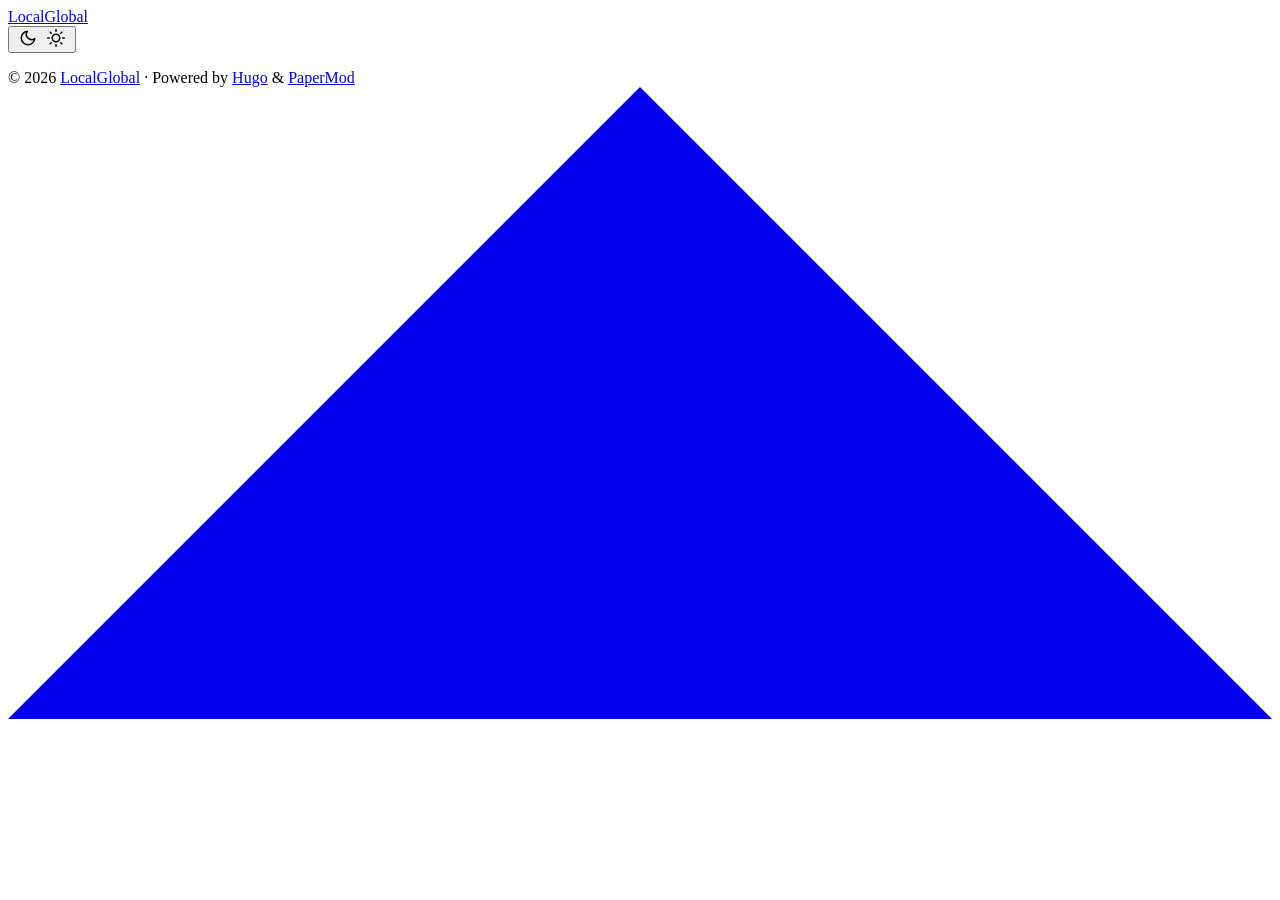
==== public/index.html @ 6223f2e7 "Add PaperMod theme and initial content" ====
<!DOCTYPE html>
<html lang="en" dir="auto" data-theme="auto">

<head>
	<meta name="generator" content="Hugo 0.148.2"><script src="/livereload.js?mindelay=10&amp;v=2&amp;port=1313&amp;path=livereload" data-no-instant defer></script><meta charset="utf-8">
<meta http-equiv="X-UA-Compatible" content="IE=edge">
<meta name="viewport" content="width=device-width, initial-scale=1, shrink-to-fit=no">
<meta name="robots" content="noindex, nofollow">
<title>LocalGlobal</title>

<meta name="description" content="">
<meta name="author" content="">
<link rel="canonical" href="http://localhost:1313/">
<link crossorigin="anonymous" href="/assets/css/stylesheet.a2394dff98b76c0e83defbd90cfa9a05464df54760560011a687229ed9d52294.css" integrity="sha256-ojlN/5i3bA6D3vvZDPqaBUZN9UdgVgARpocintnVIpQ=" rel="preload stylesheet" as="style">
<link rel="icon" href="http://localhost:1313/favicon.ico">
<link rel="icon" type="image/png" sizes="16x16" href="http://localhost:1313/favicon-16x16.png">
<link rel="icon" type="image/png" sizes="32x32" href="http://localhost:1313/favicon-32x32.png">
<link rel="apple-touch-icon" href="http://localhost:1313/apple-touch-icon.png">
<link rel="mask-icon" href="http://localhost:1313/safari-pinned-tab.svg">
<meta name="theme-color" content="#2e2e33">
<meta name="msapplication-TileColor" content="#2e2e33">
<link rel="alternate" type="application/rss+xml" href="http://localhost:1313/index.xml" title="rss">
<link rel="alternate" hreflang="en" href="http://localhost:1313/">
<noscript>
    <style>
        #theme-toggle,
        .top-link {
            display: none;
        }

    </style>
    <style>
        @media (prefers-color-scheme: dark) {
            :root {
                --theme: rgb(29, 30, 32);
                --entry: rgb(46, 46, 51);
                --primary: rgb(218, 218, 219);
                --secondary: rgb(155, 156, 157);
                --tertiary: rgb(65, 66, 68);
                --content: rgb(196, 196, 197);
                --code-block-bg: rgb(46, 46, 51);
                --code-bg: rgb(55, 56, 62);
                --border: rgb(51, 51, 51);
                color-scheme: dark;
            }

            .list {
                background: var(--theme);
            }

            .toc {
                background: var(--entry);
            }
        }

        @media (prefers-color-scheme: light) {
            .list::-webkit-scrollbar-thumb {
                border-color: var(--code-bg);
            }
        }

    </style>
</noscript>
<script>
    if (localStorage.getItem("pref-theme") === "dark") {
        document.querySelector("html").dataset.theme = 'dark';
    } else if (localStorage.getItem("pref-theme") === "light") {
       document.querySelector("html").dataset.theme = 'light';
    } else if (window.matchMedia('(prefers-color-scheme: dark)').matches) {
        document.querySelector("html").dataset.theme = 'dark';
    } else {
        document.querySelector("html").dataset.theme = 'light';
    }

</script>
</head>
<body class="list" id="top">
    <header class="header">
    <nav class="nav">
        <div class="logo">
            <a href="http://localhost:1313/" accesskey="h" title="LocalGlobal (Alt + H)">LocalGlobal</a>
            <div class="logo-switches">
                <button id="theme-toggle" accesskey="t" title="(Alt + T)" aria-label="Toggle theme">
                    <svg id="moon" xmlns="http://www.w3.org/2000/svg" width="24" height="18" viewBox="0 0 24 24"
                        fill="none" stroke="currentColor" stroke-width="2" stroke-linecap="round"
                        stroke-linejoin="round">
                        <path d="M21 12.79A9 9 0 1 1 11.21 3 7 7 0 0 0 21 12.79z"></path>
                    </svg>
                    <svg id="sun" xmlns="http://www.w3.org/2000/svg" width="24" height="18" viewBox="0 0 24 24"
                        fill="none" stroke="currentColor" stroke-width="2" stroke-linecap="round"
                        stroke-linejoin="round">
                        <circle cx="12" cy="12" r="5"></circle>
                        <line x1="12" y1="1" x2="12" y2="3"></line>
                        <line x1="12" y1="21" x2="12" y2="23"></line>
                        <line x1="4.22" y1="4.22" x2="5.64" y2="5.64"></line>
                        <line x1="18.36" y1="18.36" x2="19.78" y2="19.78"></line>
                        <line x1="1" y1="12" x2="3" y2="12"></line>
                        <line x1="21" y1="12" x2="23" y2="12"></line>
                        <line x1="4.22" y1="19.78" x2="5.64" y2="18.36"></line>
                        <line x1="18.36" y1="5.64" x2="19.78" y2="4.22"></line>
                    </svg>
                </button>
            </div>
        </div>
        <ul id="menu">
        </ul>
    </nav>
</header>
<main class="main"> 
    </main>
    
<footer class="footer">
        <span>&copy; 2026 <a href="http://localhost:1313/">LocalGlobal</a></span> · 

    <span>
        Powered by
        <a href="https://gohugo.io/" rel="noopener noreferrer" target="_blank">Hugo</a> &
        <a href="https://github.com/adityatelange/hugo-PaperMod/" rel="noopener" target="_blank">PaperMod</a>
    </span>
</footer>
<a href="#top" aria-label="go to top" title="Go to Top (Alt + G)" class="top-link" id="top-link" accesskey="g">
    <svg xmlns="http://www.w3.org/2000/svg" viewBox="0 0 12 6" fill="currentColor">
        <path d="M12 6H0l6-6z" />
    </svg>
</a>

<script>
    let menu = document.getElementById('menu');
    if (menu) {
        
        const scrollPosition = localStorage.getItem("menu-scroll-position");
        if (scrollPosition) {
            menu.scrollLeft = parseInt(scrollPosition, 10);
        }
        
        menu.onscroll = function () {
            localStorage.setItem("menu-scroll-position", menu.scrollLeft);
        }
    }

    document.querySelectorAll('a[href^="#"]').forEach(anchor => {
        anchor.addEventListener("click", function (e) {
            e.preventDefault();
            var id = this.getAttribute("href").substr(1);
            if (!window.matchMedia('(prefers-reduced-motion: reduce)').matches) {
                document.querySelector(`[id='${decodeURIComponent(id)}']`).scrollIntoView({
                    behavior: "smooth"
                });
            } else {
                document.querySelector(`[id='${decodeURIComponent(id)}']`).scrollIntoView();
            }
            if (id === "top") {
                history.replaceState(null, null, " ");
            } else {
                history.pushState(null, null, `#${id}`);
            }
        });
    });

</script>
<script>
    var mybutton = document.getElementById("top-link");
    window.onscroll = function () {
        if (document.body.scrollTop > 800 || document.documentElement.scrollTop > 800) {
            mybutton.style.visibility = "visible";
            mybutton.style.opacity = "1";
        } else {
            mybutton.style.visibility = "hidden";
            mybutton.style.opacity = "0";
        }
    };

</script>
<script>
    document.getElementById("theme-toggle").addEventListener("click", () => {
        const html = document.querySelector("html");
        if (html.dataset.theme === "dark") {
            html.dataset.theme = 'light';
            localStorage.setItem("pref-theme", 'light');
        } else {
            html.dataset.theme = 'dark';
            localStorage.setItem("pref-theme", 'dark');
        }
    })

</script>
</body>

</html>
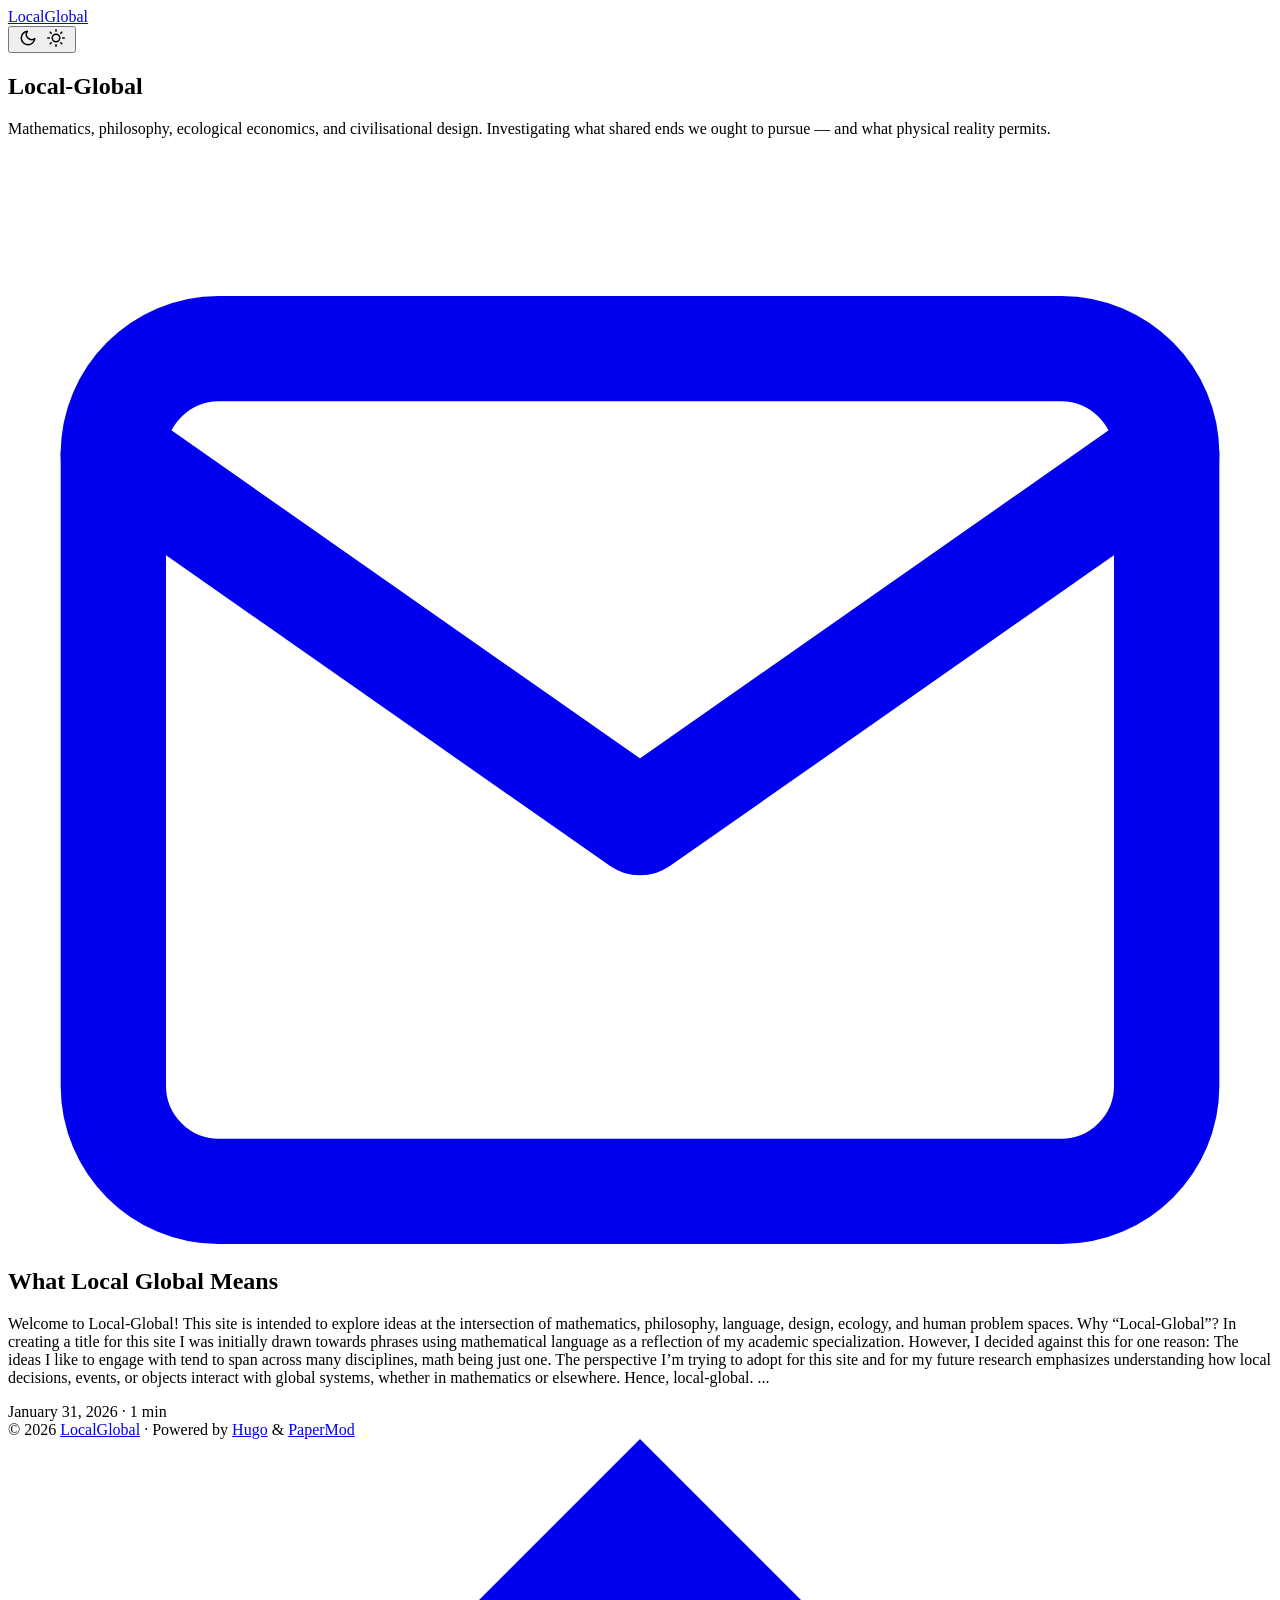
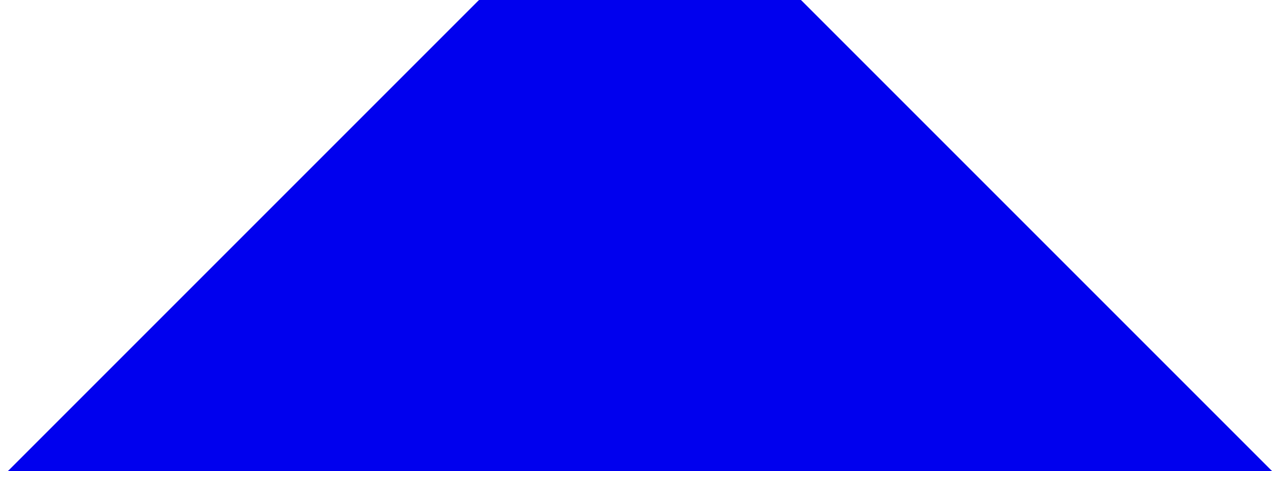
==== commit abb8942c: "Homepage indexing fix" ====
--- a/public/index.html
+++ b/public/index.html
@@ -2,25 +2,25 @@
 <html lang="en" dir="auto" data-theme="auto">
 
 <head>
-	<meta name="generator" content="Hugo 0.148.2"><script src="/livereload.js?mindelay=10&amp;v=2&amp;port=1313&amp;path=livereload" data-no-instant defer></script><meta charset="utf-8">
+	<meta name="generator" content="Hugo 0.148.2"><meta charset="utf-8">
 <meta http-equiv="X-UA-Compatible" content="IE=edge">
 <meta name="viewport" content="width=device-width, initial-scale=1, shrink-to-fit=no">
-<meta name="robots" content="noindex, nofollow">
+<meta name="robots" content="index, follow">
 <title>LocalGlobal</title>
 
 <meta name="description" content="">
 <meta name="author" content="">
-<link rel="canonical" href="http://localhost:1313/">
+<link rel="canonical" href="https://localglobal.study/">
 <link crossorigin="anonymous" href="/assets/css/stylesheet.a2394dff98b76c0e83defbd90cfa9a05464df54760560011a687229ed9d52294.css" integrity="sha256-ojlN/5i3bA6D3vvZDPqaBUZN9UdgVgARpocintnVIpQ=" rel="preload stylesheet" as="style">
-<link rel="icon" href="http://localhost:1313/favicon.ico">
-<link rel="icon" type="image/png" sizes="16x16" href="http://localhost:1313/favicon-16x16.png">
-<link rel="icon" type="image/png" sizes="32x32" href="http://localhost:1313/favicon-32x32.png">
-<link rel="apple-touch-icon" href="http://localhost:1313/apple-touch-icon.png">
-<link rel="mask-icon" href="http://localhost:1313/safari-pinned-tab.svg">
+<link rel="icon" href="https://localglobal.study/favicon.ico">
+<link rel="icon" type="image/png" sizes="16x16" href="https://localglobal.study/favicon-16x16.png">
+<link rel="icon" type="image/png" sizes="32x32" href="https://localglobal.study/favicon-32x32.png">
+<link rel="apple-touch-icon" href="https://localglobal.study/apple-touch-icon.png">
+<link rel="mask-icon" href="https://localglobal.study/safari-pinned-tab.svg">
 <meta name="theme-color" content="#2e2e33">
 <meta name="msapplication-TileColor" content="#2e2e33">
-<link rel="alternate" type="application/rss+xml" href="http://localhost:1313/index.xml" title="rss">
-<link rel="alternate" hreflang="en" href="http://localhost:1313/">
+<link rel="alternate" type="application/rss+xml" href="https://localglobal.study/index.xml" title="rss">
+<link rel="alternate" hreflang="en" href="https://localglobal.study/">
 <noscript>
     <style>
         #theme-toggle,
@@ -72,13 +72,34 @@
         document.querySelector("html").dataset.theme = 'light';
     }
 
+</script><meta property="og:url" content="https://localglobal.study/">
+  <meta property="og:site_name" content="LocalGlobal">
+  <meta property="og:title" content="Home">
+  <meta property="og:locale" content="en-us">
+  <meta property="og:type" content="website">
+<meta name="twitter:card" content="summary">
+<meta name="twitter:title" content="Home">
+<meta name="twitter:description" content="">
+
+<script type="application/ld+json">
+{
+  "@context": "https://schema.org",
+  "@type": "Organization",
+  "name": "LocalGlobal",
+  "url": "https://localglobal.study/",
+  "description": "",
+  "logo": "https://localglobal.study/favicon.ico",
+  "sameAs": [
+      "mailto:schultzchristian@outlook.com"
+  ]
+}
 </script>
 </head>
 <body class="list" id="top">
     <header class="header">
     <nav class="nav">
         <div class="logo">
-            <a href="http://localhost:1313/" accesskey="h" title="LocalGlobal (Alt + H)">LocalGlobal</a>
+            <a href="https://localglobal.study/" accesskey="h" title="LocalGlobal (Alt + H)">LocalGlobal</a>
             <div class="logo-switches">
                 <button id="theme-toggle" accesskey="t" title="(Alt + T)" aria-label="Toggle theme">
                     <svg id="moon" xmlns="http://www.w3.org/2000/svg" width="24" height="18" viewBox="0 0 24 24"
@@ -107,10 +128,46 @@
     </nav>
 </header>
 <main class="main"> 
+<article class="first-entry home-info">
+    <header class="entry-header">
+        <h1>Local-Global</h1>
+    </header>
+    <div class="entry-content">
+        Mathematics, philosophy, ecological economics, and civilisational design. Investigating what shared ends we ought to pursue — and what physical reality permits.
+    </div>
+    <footer class="entry-footer">
+        <div class="social-icons" >
+    <a href="mailto:schultzchristian@outlook.com" target="_blank" rel="noopener noreferrer me"
+        title="Email">
+        <svg xmlns="http://www.w3.org/2000/svg" viewBox="0 0 24 21" fill="none" stroke="currentColor" stroke-width="2"
+    stroke-linecap="round" stroke-linejoin="round">
+    <path d="M4 4h16c1.1 0 2 .9 2 2v12c0 1.1-.9 2-2 2H4c-1.1 0-2-.9-2-2V6c0-1.1.9-2 2-2z"></path>
+    <polyline points="22,6 12,13 2,6"></polyline>
+</svg>
+    </a>
+</div>
+
+    </footer>
+</article>
+
+<article class="post-entry"> 
+  <header class="entry-header">
+    <h2 class="entry-hint-parent">What Local Global Means
+    </h2>
+  </header>
+  <div class="entry-content">
+    <p>Welcome to Local-Global!
+This site is intended to explore ideas at the intersection of mathematics, philosophy, language, design, ecology, and human problem spaces.
+Why “Local-Global”? In creating a title for this site I was initially drawn towards phrases using mathematical language as a reflection of my academic specialization. However, I decided against this for one reason: The ideas I like to engage with tend to span across many disciplines, math being just one. The perspective I’m trying to adopt for this site and for my future research emphasizes understanding how local decisions, events, or objects interact with global systems, whether in mathematics or elsewhere. Hence, local-global.
+...</p>
+  </div>
+  <footer class="entry-footer"><span title='2026-01-31 22:32:25 -0800 PST'>January 31, 2026</span>&nbsp;·&nbsp;<span>1 min</span></footer>
+  <a class="entry-link" aria-label="post link to What Local Global Means" href="https://localglobal.study/posts/what-local-global-means/"></a>
+</article>
     </main>
     
 <footer class="footer">
-        <span>&copy; 2026 <a href="http://localhost:1313/">LocalGlobal</a></span> · 
+        <span>&copy; 2026 <a href="https://localglobal.study/">LocalGlobal</a></span> · 
 
     <span>
         Powered by
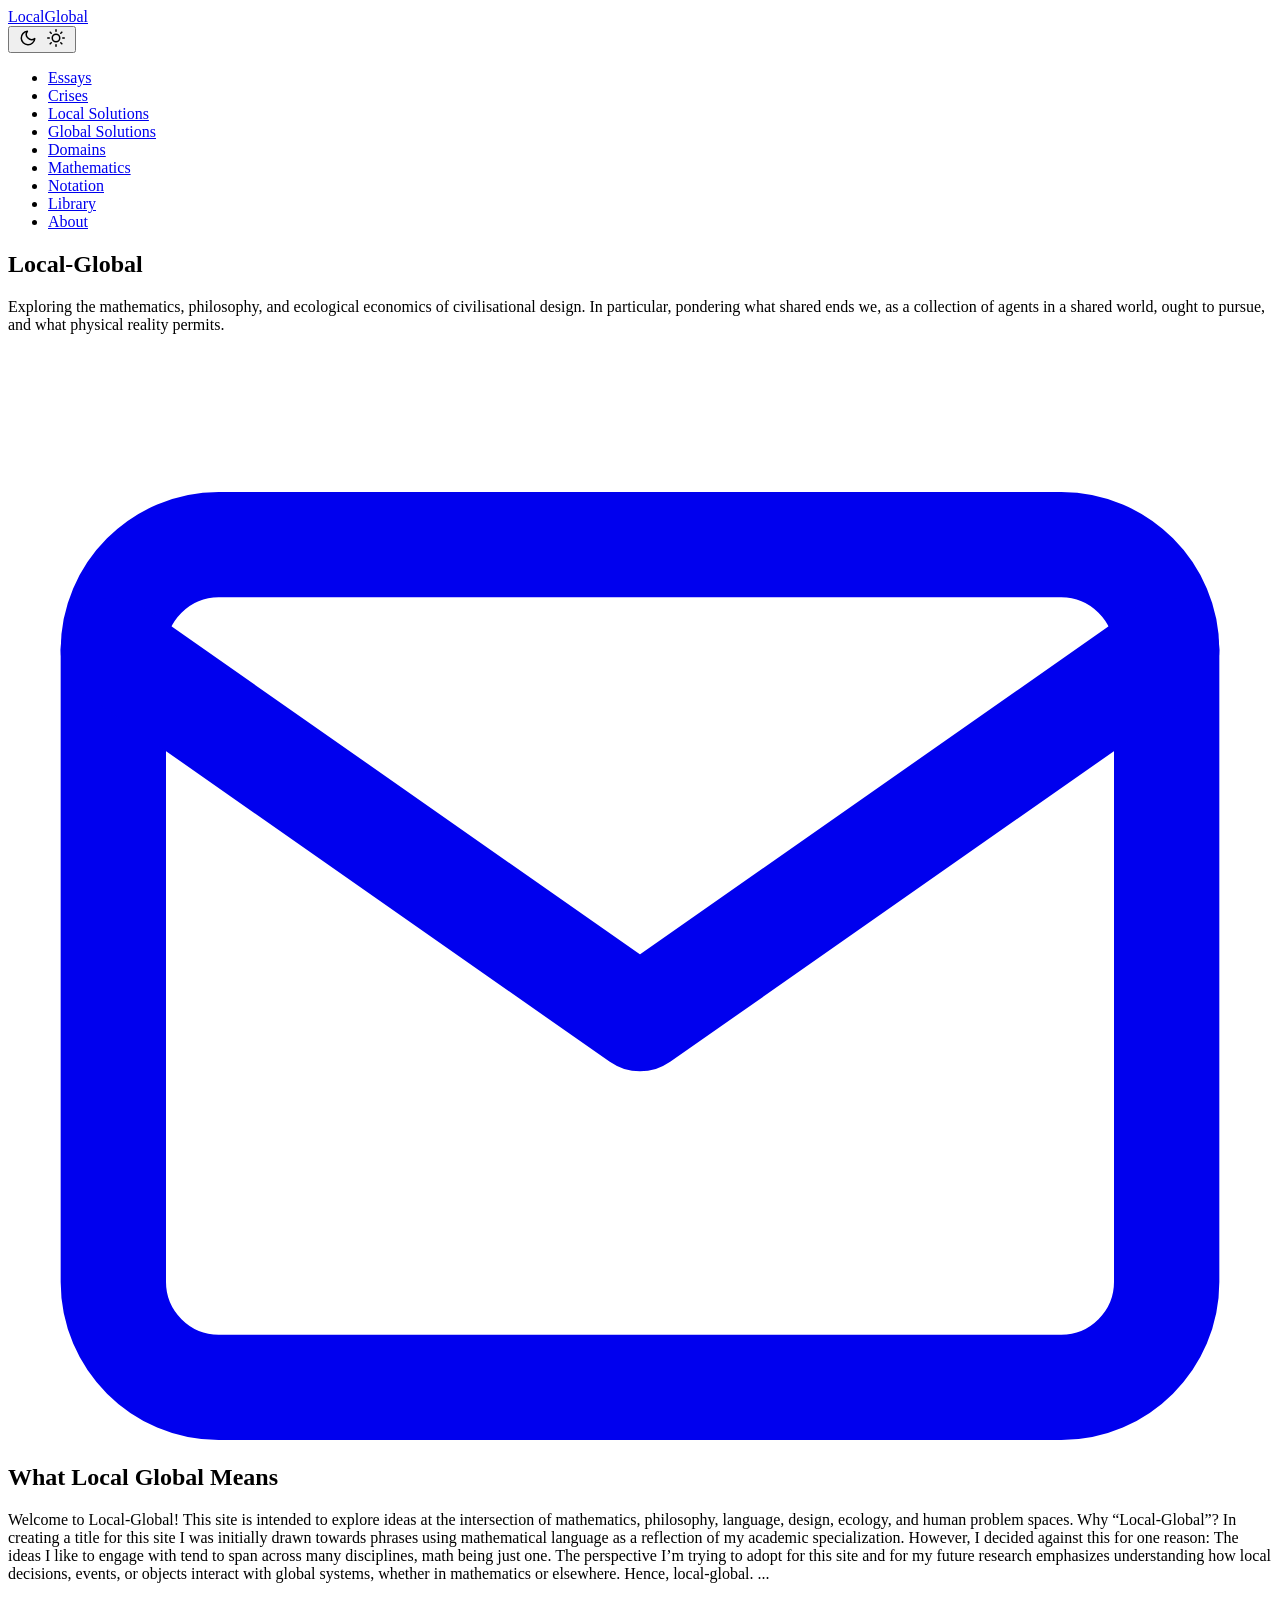
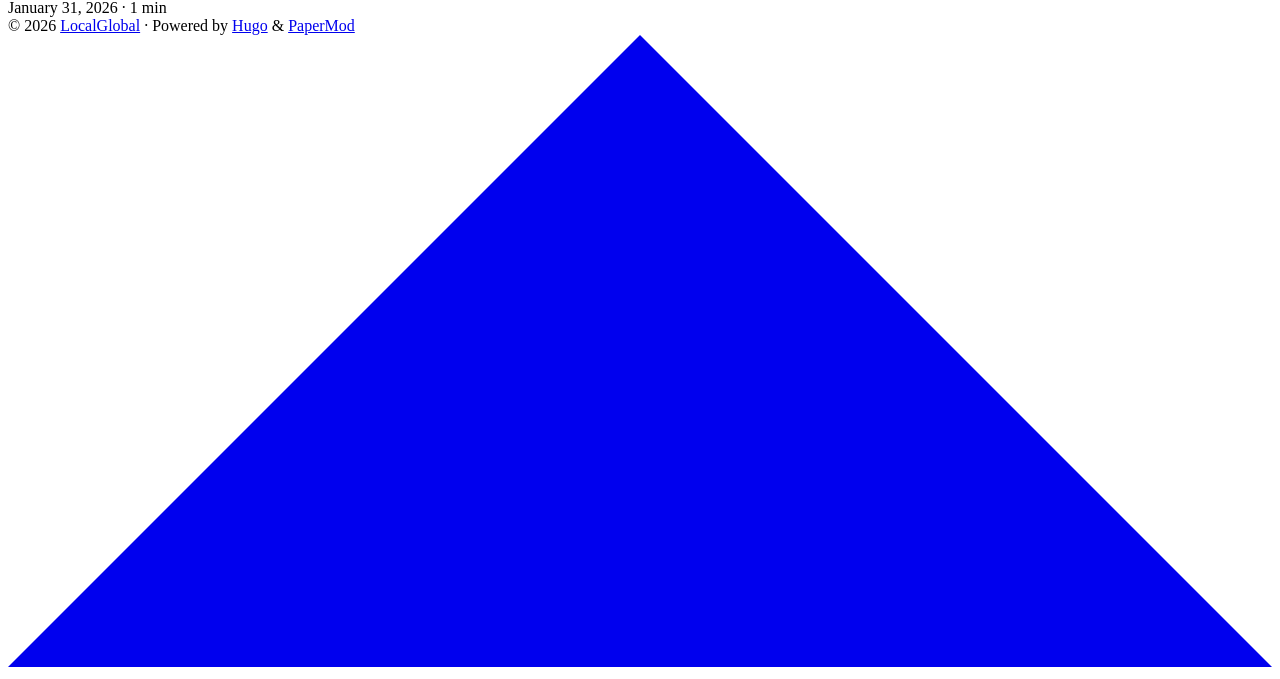
==== commit 426bec91: "Typeface and architecture change Changed typeface (Serif font with softer colors for reading). Added" ====
--- a/public/index.html
+++ b/public/index.html
@@ -2,25 +2,25 @@
 <html lang="en" dir="auto" data-theme="auto">
 
 <head>
-	<meta name="generator" content="Hugo 0.148.2"><meta charset="utf-8">
+	<meta name="generator" content="Hugo 0.148.2"><script src="/livereload.js?mindelay=10&amp;v=2&amp;port=1313&amp;path=livereload" data-no-instant defer></script><meta charset="utf-8">
 <meta http-equiv="X-UA-Compatible" content="IE=edge">
 <meta name="viewport" content="width=device-width, initial-scale=1, shrink-to-fit=no">
-<meta name="robots" content="index, follow">
+<meta name="robots" content="noindex, nofollow">
 <title>LocalGlobal</title>
 
 <meta name="description" content="">
 <meta name="author" content="">
-<link rel="canonical" href="https://localglobal.study/">
-<link crossorigin="anonymous" href="/assets/css/stylesheet.a2394dff98b76c0e83defbd90cfa9a05464df54760560011a687229ed9d52294.css" integrity="sha256-ojlN/5i3bA6D3vvZDPqaBUZN9UdgVgARpocintnVIpQ=" rel="preload stylesheet" as="style">
-<link rel="icon" href="https://localglobal.study/favicon.ico">
-<link rel="icon" type="image/png" sizes="16x16" href="https://localglobal.study/favicon-16x16.png">
-<link rel="icon" type="image/png" sizes="32x32" href="https://localglobal.study/favicon-32x32.png">
-<link rel="apple-touch-icon" href="https://localglobal.study/apple-touch-icon.png">
-<link rel="mask-icon" href="https://localglobal.study/safari-pinned-tab.svg">
+<link rel="canonical" href="http://localhost:1313/">
+<link crossorigin="anonymous" href="/assets/css/stylesheet.c068b455c0a77035b7c7f240c4625bf2fe8584f94fdf1f94a4f1454dbc1880d5.css" integrity="sha256-wGi0VcCncDW3x/JAxGJb8v6FhPlP3x&#43;UpPFFTbwYgNU=" rel="preload stylesheet" as="style">
+<link rel="icon" href="http://localhost:1313/favicon.ico">
+<link rel="icon" type="image/png" sizes="16x16" href="http://localhost:1313/favicon-16x16.png">
+<link rel="icon" type="image/png" sizes="32x32" href="http://localhost:1313/favicon-32x32.png">
+<link rel="apple-touch-icon" href="http://localhost:1313/apple-touch-icon.png">
+<link rel="mask-icon" href="http://localhost:1313/safari-pinned-tab.svg">
 <meta name="theme-color" content="#2e2e33">
 <meta name="msapplication-TileColor" content="#2e2e33">
-<link rel="alternate" type="application/rss+xml" href="https://localglobal.study/index.xml" title="rss">
-<link rel="alternate" hreflang="en" href="https://localglobal.study/">
+<link rel="alternate" type="application/rss+xml" href="http://localhost:1313/index.xml" title="rss">
+<link rel="alternate" hreflang="en" href="http://localhost:1313/">
 <noscript>
     <style>
         #theme-toggle,
@@ -72,34 +72,13 @@
         document.querySelector("html").dataset.theme = 'light';
     }
 
-</script><meta property="og:url" content="https://localglobal.study/">
-  <meta property="og:site_name" content="LocalGlobal">
-  <meta property="og:title" content="Home">
-  <meta property="og:locale" content="en-us">
-  <meta property="og:type" content="website">
-<meta name="twitter:card" content="summary">
-<meta name="twitter:title" content="Home">
-<meta name="twitter:description" content="">
-
-<script type="application/ld+json">
-{
-  "@context": "https://schema.org",
-  "@type": "Organization",
-  "name": "LocalGlobal",
-  "url": "https://localglobal.study/",
-  "description": "",
-  "logo": "https://localglobal.study/favicon.ico",
-  "sameAs": [
-      "mailto:schultzchristian@outlook.com"
-  ]
-}
 </script>
 </head>
 <body class="list" id="top">
     <header class="header">
     <nav class="nav">
         <div class="logo">
-            <a href="https://localglobal.study/" accesskey="h" title="LocalGlobal (Alt + H)">LocalGlobal</a>
+            <a href="http://localhost:1313/" accesskey="h" title="LocalGlobal (Alt + H)">LocalGlobal</a>
             <div class="logo-switches">
                 <button id="theme-toggle" accesskey="t" title="(Alt + T)" aria-label="Toggle theme">
                     <svg id="moon" xmlns="http://www.w3.org/2000/svg" width="24" height="18" viewBox="0 0 24 24"
@@ -124,6 +103,51 @@
             </div>
         </div>
         <ul id="menu">
+            <li>
+                <a href="http://localhost:1313/essays/" title="Essays">
+                    <span>Essays</span>
+                </a>
+            </li>
+            <li>
+                <a href="http://localhost:1313/crises/" title="Crises">
+                    <span>Crises</span>
+                </a>
+            </li>
+            <li>
+                <a href="http://localhost:1313/local-solutions/" title="Local Solutions">
+                    <span>Local Solutions</span>
+                </a>
+            </li>
+            <li>
+                <a href="http://localhost:1313/global-solutions/" title="Global Solutions">
+                    <span>Global Solutions</span>
+                </a>
+            </li>
+            <li>
+                <a href="http://localhost:1313/domains/" title="Domains">
+                    <span>Domains</span>
+                </a>
+            </li>
+            <li>
+                <a href="http://localhost:1313/mathematics/" title="Mathematics">
+                    <span>Mathematics</span>
+                </a>
+            </li>
+            <li>
+                <a href="http://localhost:1313/notation/" title="Notation">
+                    <span>Notation</span>
+                </a>
+            </li>
+            <li>
+                <a href="http://localhost:1313/library/" title="Library">
+                    <span>Library</span>
+                </a>
+            </li>
+            <li>
+                <a href="http://localhost:1313/about/" title="About">
+                    <span>About</span>
+                </a>
+            </li>
         </ul>
     </nav>
 </header>
@@ -133,11 +157,11 @@
         <h1>Local-Global</h1>
     </header>
     <div class="entry-content">
-        Mathematics, philosophy, ecological economics, and civilisational design. Investigating what shared ends we ought to pursue — and what physical reality permits.
+        Exploring the mathematics, philosophy, and ecological economics of civilisational design. In particular, pondering what shared ends we, as a collection of agents in a shared world, ought to pursue, and what physical reality permits.
     </div>
     <footer class="entry-footer">
         <div class="social-icons" >
-    <a href="mailto:schultzchristian@outlook.com" target="_blank" rel="noopener noreferrer me"
+    <a href="mailto:localglobal@protonmail.com" target="_blank" rel="noopener noreferrer me"
         title="Email">
         <svg xmlns="http://www.w3.org/2000/svg" viewBox="0 0 24 21" fill="none" stroke="currentColor" stroke-width="2"
     stroke-linecap="round" stroke-linejoin="round">
@@ -162,12 +186,12 @@
 ...</p>
   </div>
   <footer class="entry-footer"><span title='2026-01-31 22:32:25 -0800 PST'>January 31, 2026</span>&nbsp;·&nbsp;<span>1 min</span></footer>
-  <a class="entry-link" aria-label="post link to What Local Global Means" href="https://localglobal.study/posts/what-local-global-means/"></a>
+  <a class="entry-link" aria-label="post link to What Local Global Means" href="http://localhost:1313/posts/what-local-global-means/"></a>
 </article>
     </main>
     
 <footer class="footer">
-        <span>&copy; 2026 <a href="https://localglobal.study/">LocalGlobal</a></span> · 
+        <span>&copy; 2026 <a href="http://localhost:1313/">LocalGlobal</a></span> · 
 
     <span>
         Powered by
